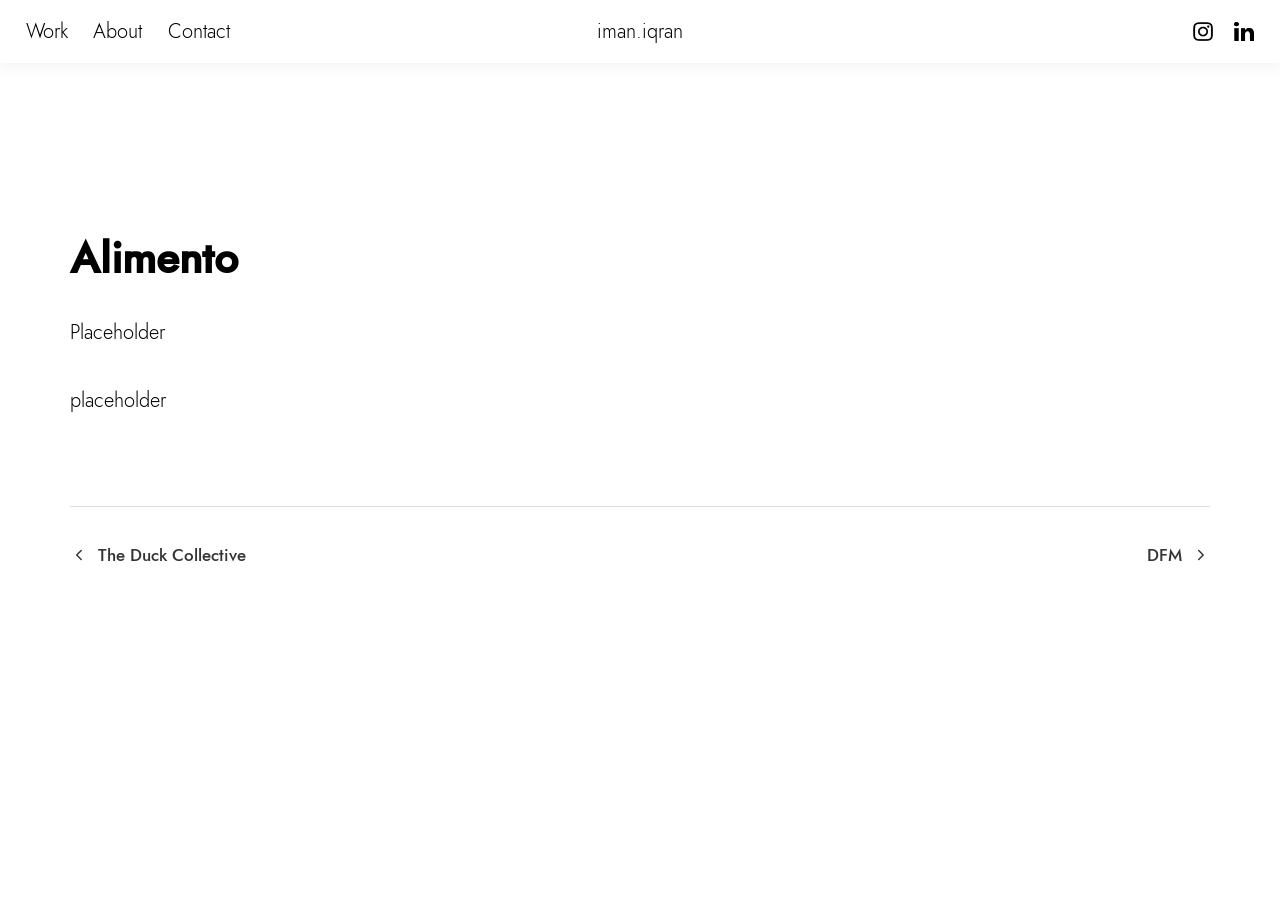
==== Alimento/index.html @ a73f7816 "added placeholders for all other side pages" ====
<!DOCTYPE html>
<html lang="en">
    <head>
        <title>
             - Iman Abu Iqran
        </title>
        <meta charset="UTF-8">
        <meta name="viewport" content="width=device-width, initial-scale=1.0">
        <meta name="author" content="Iman Abu Iqran">
        <link rel="stylesheet" href="../assets/styles/nav.css">
        <link rel="stylesheet" href="../assets/styles/default.css">
        <link rel="stylesheet" href="../assets/styles/gen_work.css">
    </head>
    <body>
        <nav>
            <div id="L">
                <h2>
                    <a href="../index.html#work">Work</a>
                </h2>
                <h2>
                    <a href="../index.html#about">About</a>
                </h2>
                <h2>
                    <a href="../index.html#contact">Contact</a>
                </h2>
            </div>
            <h1>
                <a href="../index.html">iman.iqran</a>
            </h1>
            <div id="R">
                <a href="https://www.instagram.com/imanabuiqran" target="_blank"><img src="../assets/images/instagram.png" alt="Instagram"></a>
                <a href="https://www.linkedin.com/in/iman-abu-iqran-71a47b2b5/" target="_blank"><img src="../assets/images/linkedin.png" alt="LinkedIn"></a>
            </div>
        </nav>
        <div id="main">
            <h1>
                Alimento
            </h1>
            <p>
                Placeholder
            </p>
            <div id="sbs">
                <p id="section_2">
                    placeholder
                </p>
                <img src="" alt="">
            </div>
            <div id="page-nav">
                <a href="../The-Duck-Collective/index.html" class="nav-prev">
                    <svg viewBox="0 0 24 24"><polyline points="15 6 9 12 15 18"></polyline></svg>
                    The Duck Collective
                </a>
                <a href="../DFM/index.html" class="nav-next">
                    DFM
                    <svg viewBox="0 0 24 24"><polyline points="9 6 15 12 9 18"></polyline></svg>
                </a>
            </div>
        </div>
    </body>
</html>
---- assets/styles/nav.css ----
nav {
    height: clamp(56px, 7vh, 88px);
    width: 100%;
    background-color: white;
    position: fixed;
    top: 0;
    left: 0;
    z-index: 100;
    display: grid;
    grid-template-columns: 1fr auto 1fr;
    align-items: center;
    padding: 0 clamp(16px, 2vw, 40px);
    box-shadow: 0 4px 14px 0 rgba(0, 0, 0, 0.05);
}

#R {
    display: flex;
    justify-content: flex-end;
    align-items: center;
    gap: clamp(12px, 1.6vw, 28px);
    justify-self: end;
}

#R img {
    height: clamp(18px, 2.2vh, 28px);
    width: auto;
    transition: transform 0.3s ease;
}

#R img:hover {
    cursor: pointer;
    transform: scale(1.1);
}

#L {
    display: flex;
    justify-content: flex-start;
    align-items: center;
    gap: clamp(12px, 2vw, 32px);
    justify-self: start;
    flex-wrap: wrap;
}

nav h1 {
    justify-self: center;
    margin: 0;
    font-weight: 500;
    font-size: clamp(1.25rem, 1.5625vw, 2.4rem);
    white-space: nowrap;
}

#L h2 {
    font-weight: 300;
    font-size: clamp(1.25rem, 1.5625vw, 2.4rem);
    margin: 0;
    white-space: nowrap;
}

#L h2 a {
    position: relative;
    text-decoration: none;
    color: black;
}

#L h2 a:hover {
    cursor: pointer;
}

#L h2 a::after {
    content: "";
    position: absolute;
    left: 0;
    bottom: -5px;
    width: 100%;
    height: 2px;
    background: black;
    transform: scaleX(0);
    transform-origin: left;
    transition: transform 0.3s ease;
}

#L h2 a:hover::after {
    transform: scaleX(1);
    transform-origin: left;
}
---- assets/styles/default.css ----
@font-face {
    font-family: "Jost_light";
    src: url("../fonts/jost.light.ttf") format("truetype");
    font-weight: 300;
    font-style: normal;
}

@font-face {
    font-family: "Jost_medium";
    src: url("../fonts/jost.medium.ttf") format("truetype");
    font-weight: 500;
    font-style: normal;
}

*,
*::before,
*::after {
    box-sizing: border-box;
}

/* overflow-x lives on <html> ONLY. Putting it on <body> too forces body's
   overflow-y to compute to `auto`, which turns body into its own scroll
   container on top of the viewport's -> two vertical scrollbars. */
html {
    overflow-x: hidden;
    scroll-behavior: smooth;
    scroll-padding-top: 7vh;
}

body {
    margin: 0;
    padding: 0;
    width: 100%;
    font-family: "Jost_light", sans-serif;
    color: black;
}

a {
    text-decoration: none;
    color: inherit;
}

img {
    max-width: 100%;
    height: auto;
    display: block;
}
---- assets/styles/gen_work.css ----
#main {
    width: 100%;
    min-height: 100vh;
    /* Side padding stays a true 5.5vw at every width so the content box is
       always exactly 89vw -- the #sbs percentages below depend on that. */
    padding: clamp(90px, 22vh, 260px) max(24px, 5.5vw) clamp(60px, 10vh, 140px);
    position: relative;
}

#main p {
    font-size: clamp(1rem, 1.56vw, 1.87rem);
}

#main h1 {
    font-size: clamp(1.9rem, 3.38vw, 4.05rem);
    font-family: "Jost_medium", sans-serif;
}

#sbs {
    display: flex;
    justify-content: space-between;
    align-items: flex-start;
    flex-wrap: wrap;
    gap: 0;
}

/* Percentages of the 89vw content box, not of the viewport.
   29.89vw / 89vw = 33.58%   (image is 63.08% -- see the page-specific files)
   Sum is 96.66%, leaving the original 2.97vw of space-between. */
#section_2 {
    width: 33.58%;
}

@media (max-width: 700px) {
    #sbs {
        flex-direction: column;
        gap: clamp(24px, 3vw, 60px);
    }

    #section_2 {
        width: 100%;
    }
}

#main p {
    text-align: justify;
}

#page-nav {
    display: flex;
    justify-content: space-between;
    align-items: center;
    width: 100%;
    margin-top: clamp(60px, 8vh, 120px);
    padding-top: clamp(24px, 4vh, 48px);
    border-top: 1px solid #ddd;
}

#page-nav a {
    display: flex;
    align-items: center;
    gap: 0.6rem;
    color: #353535;
    font-family: "Jost_medium", sans-serif;
    font-size: clamp(0.85rem, 1.3vw, 1.15rem);
    transition: opacity 0.25s ease;
}

#page-nav a:hover {
    opacity: 0.55;
}

#page-nav .nav-next {
    margin-left: auto;
    text-align: right;
}

#page-nav svg {
    width: clamp(16px, 1.4vw, 22px);
    height: clamp(16px, 1.4vw, 22px);
    stroke: currentColor;
    fill: none;
    stroke-width: 2;
    stroke-linecap: round;
    stroke-linejoin: round;
    flex-shrink: 0;
}

@media (max-width: 500px) {
    #page-nav {
        flex-direction: column;
        align-items: flex-start;
        gap: 1rem;
    }
    #page-nav .nav-next {
        margin-left: 0;
        text-align: left;
    }
}

#main img {
    margin: 0 auto;
}
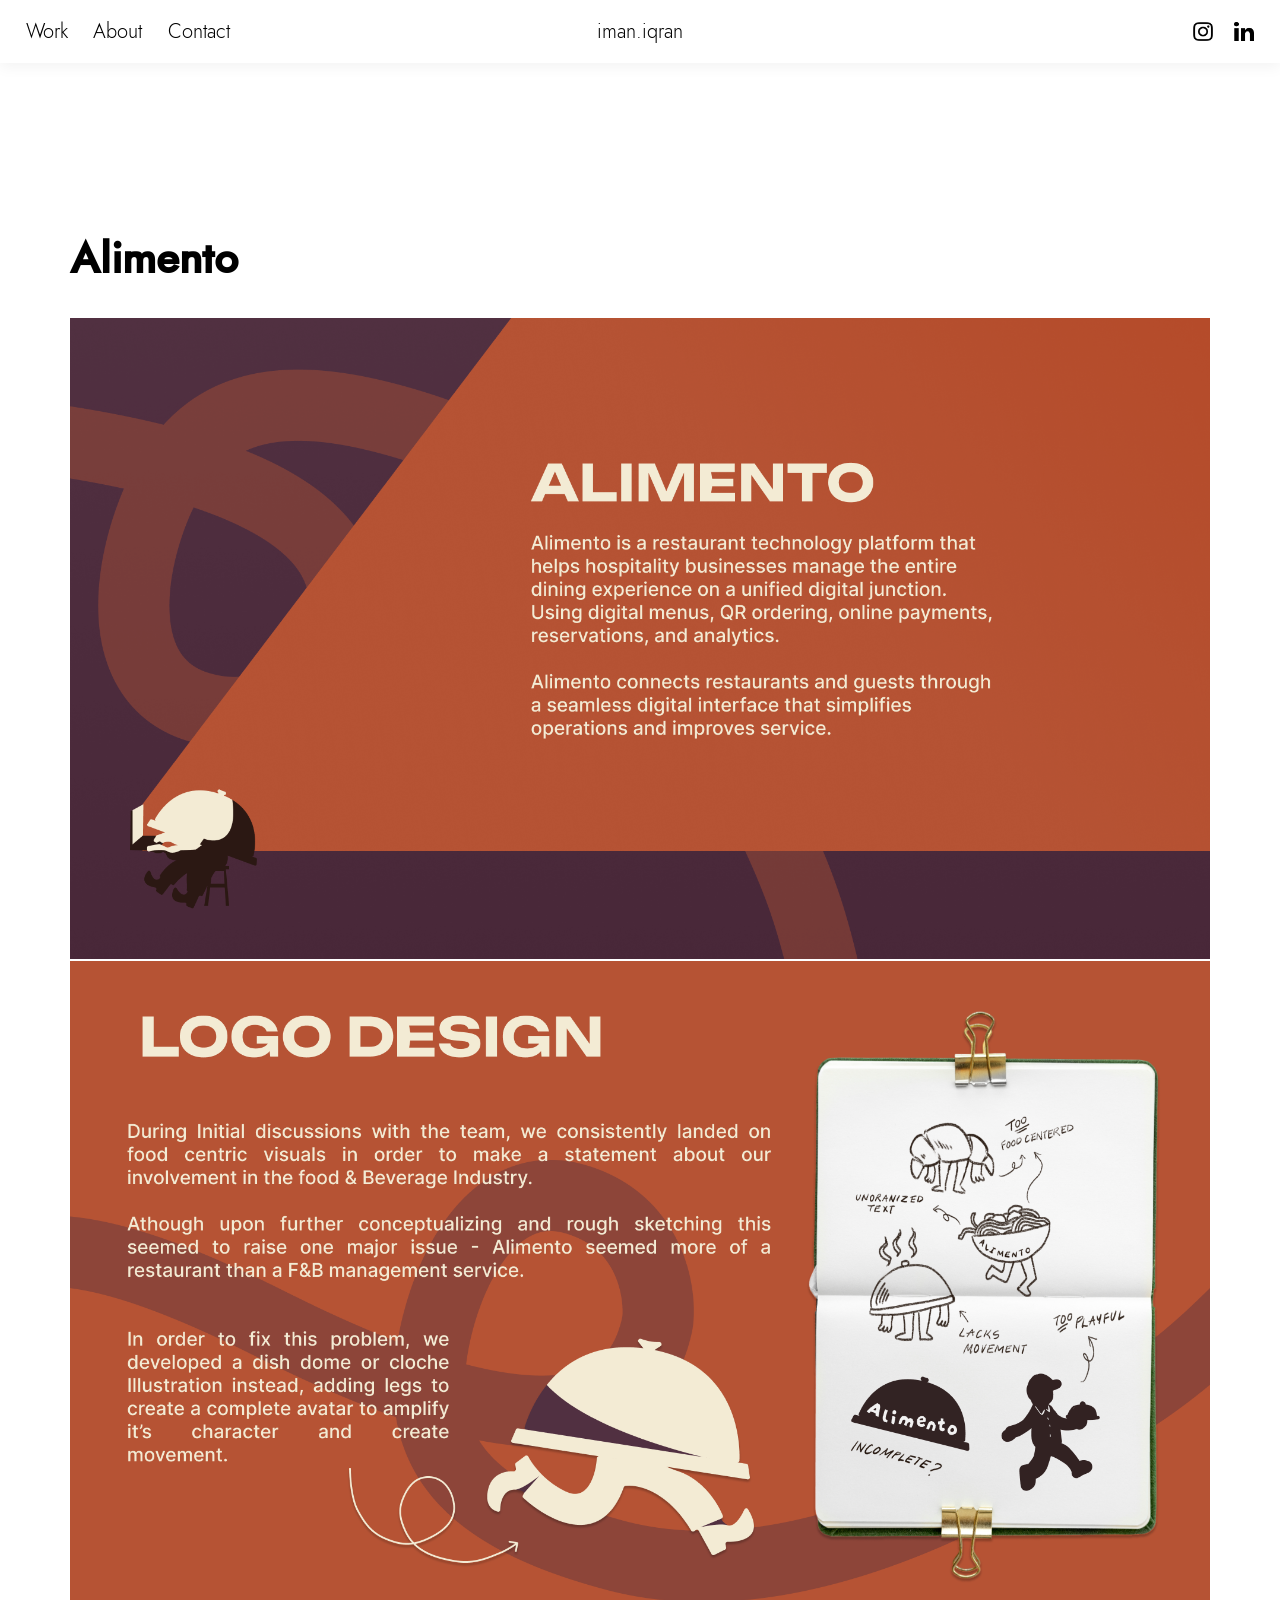
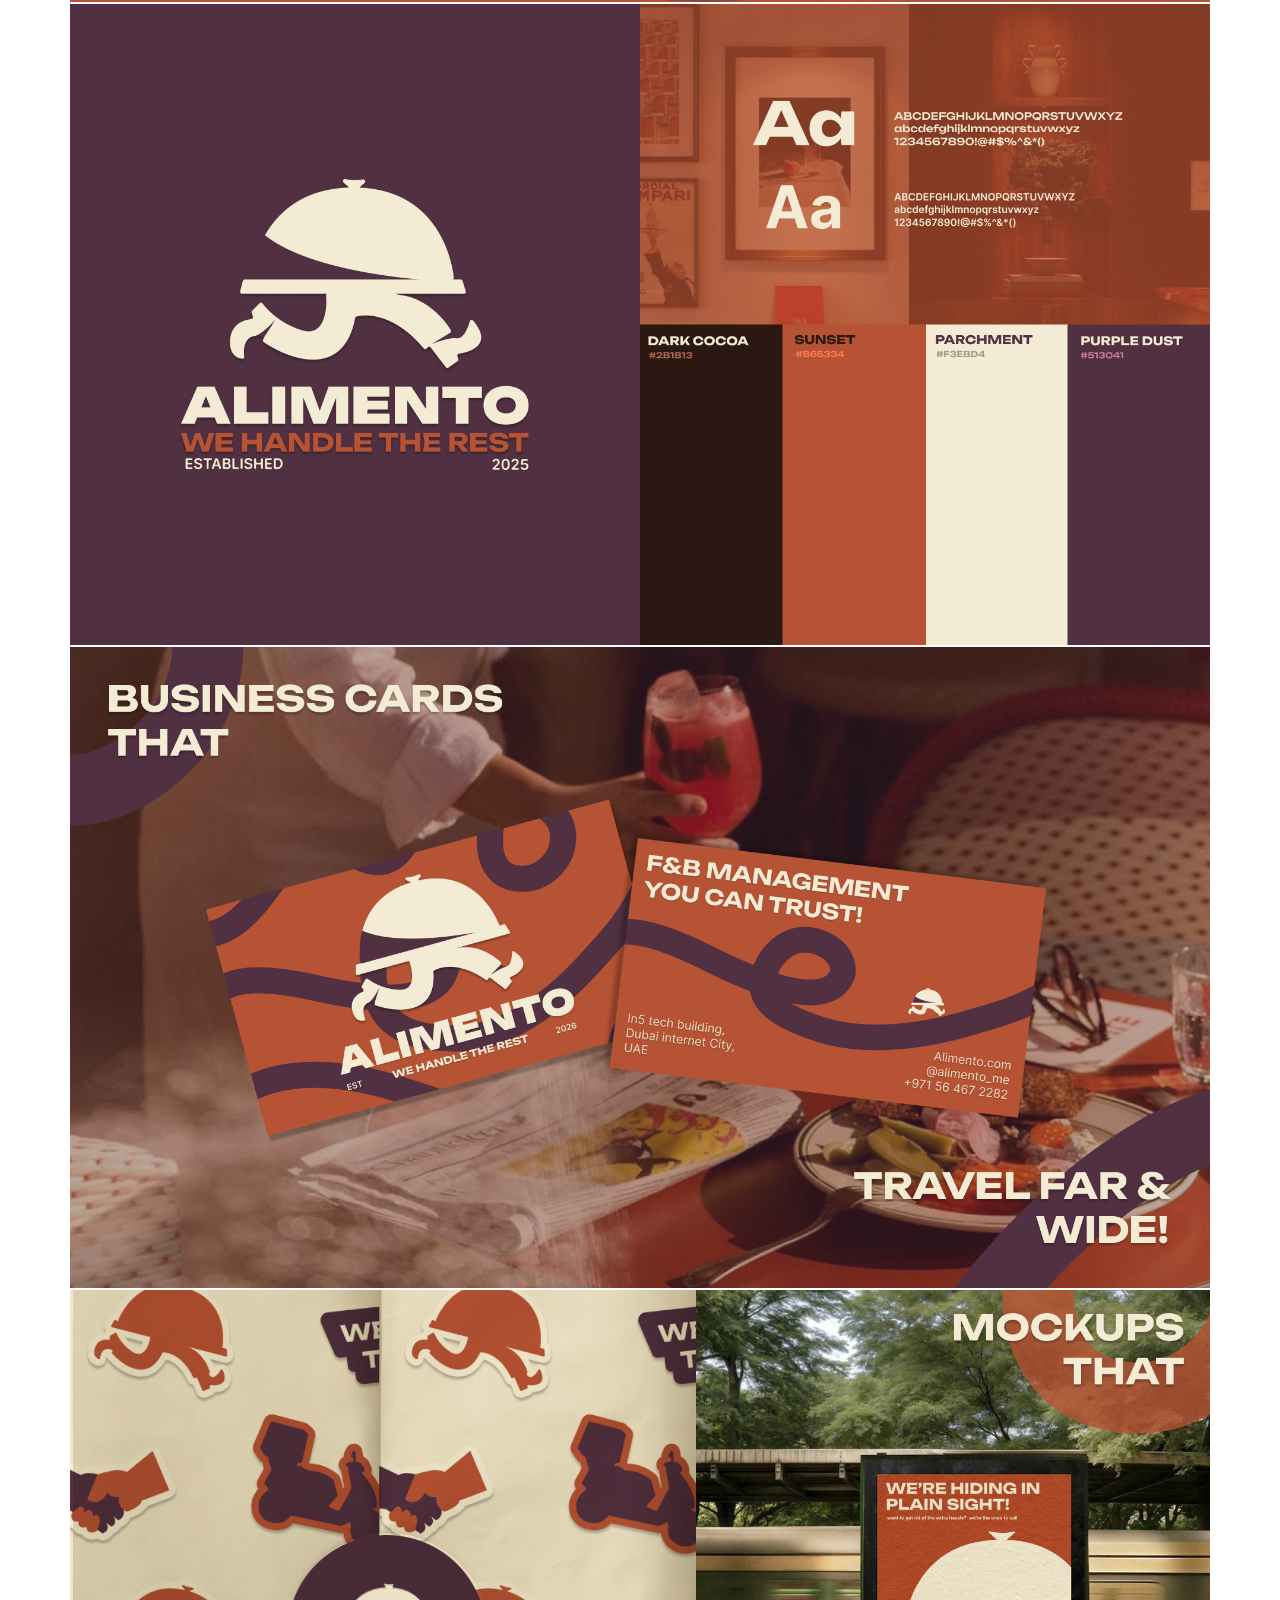
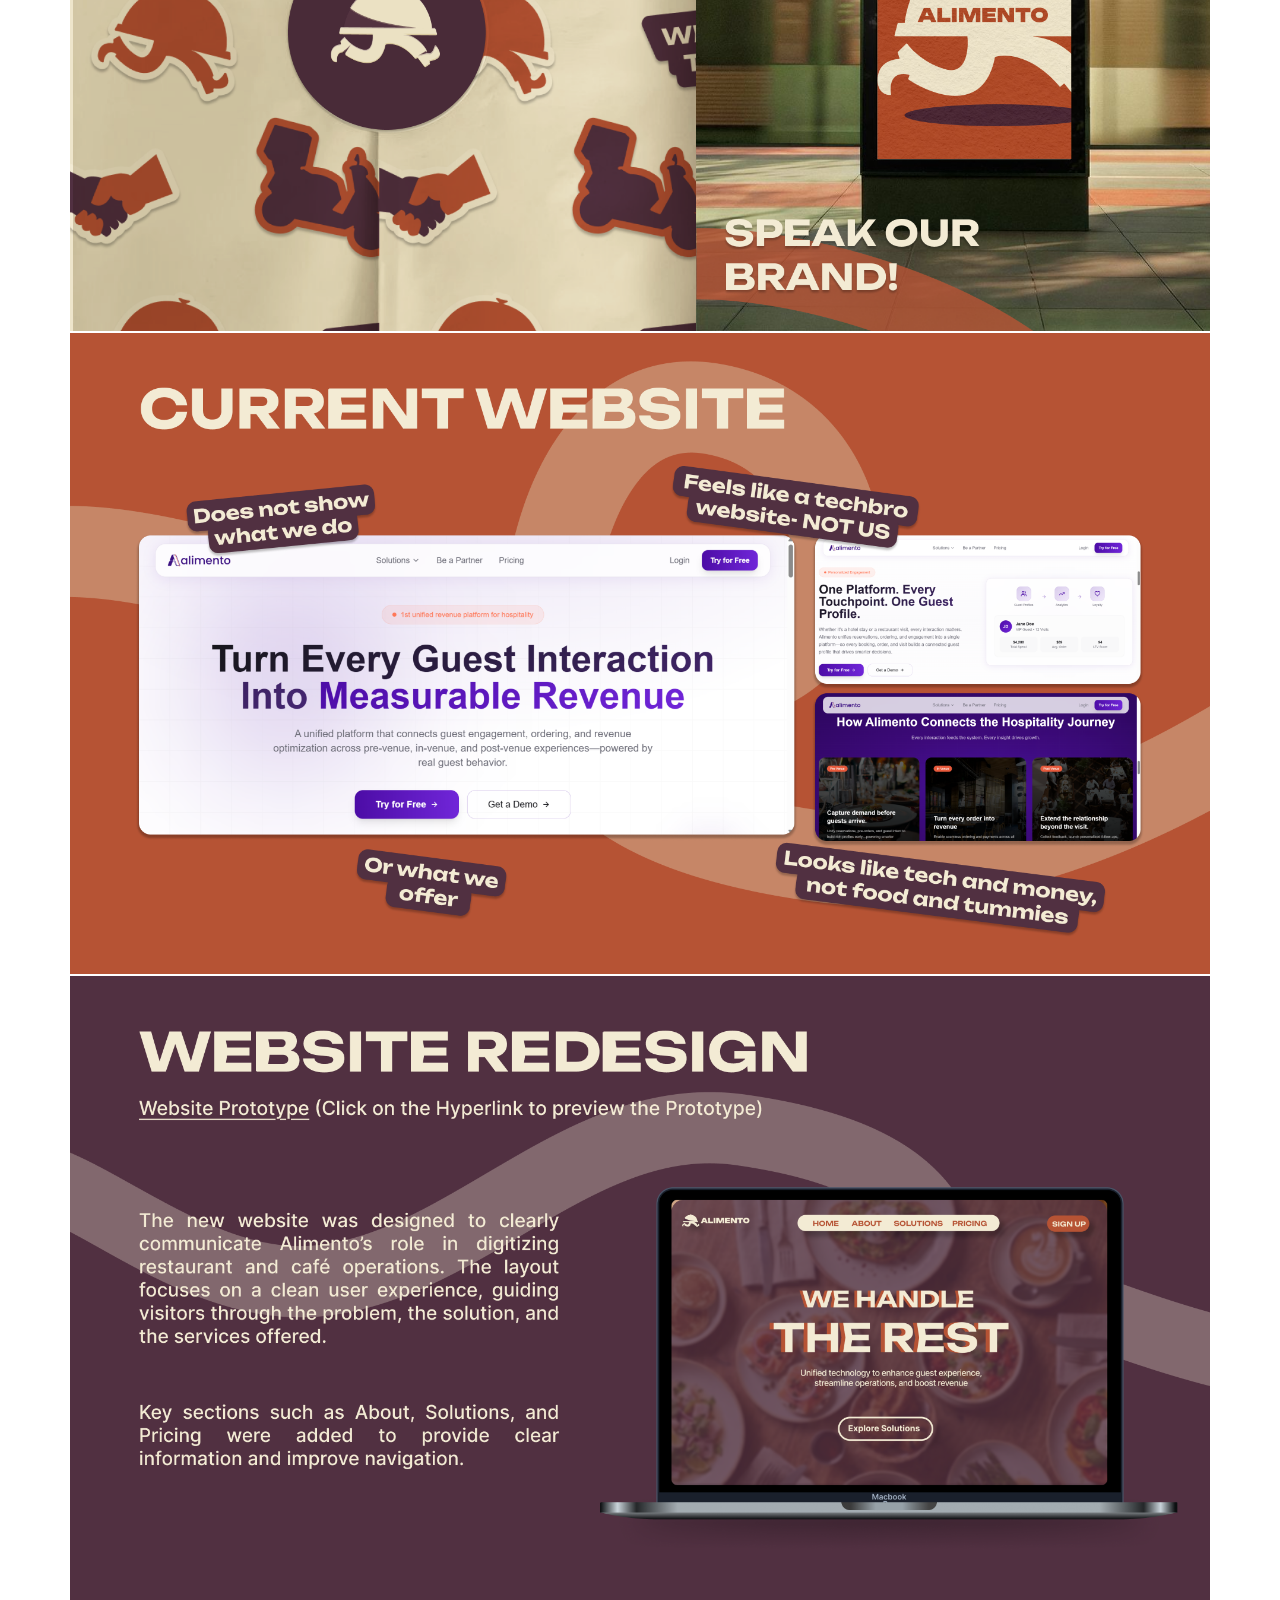
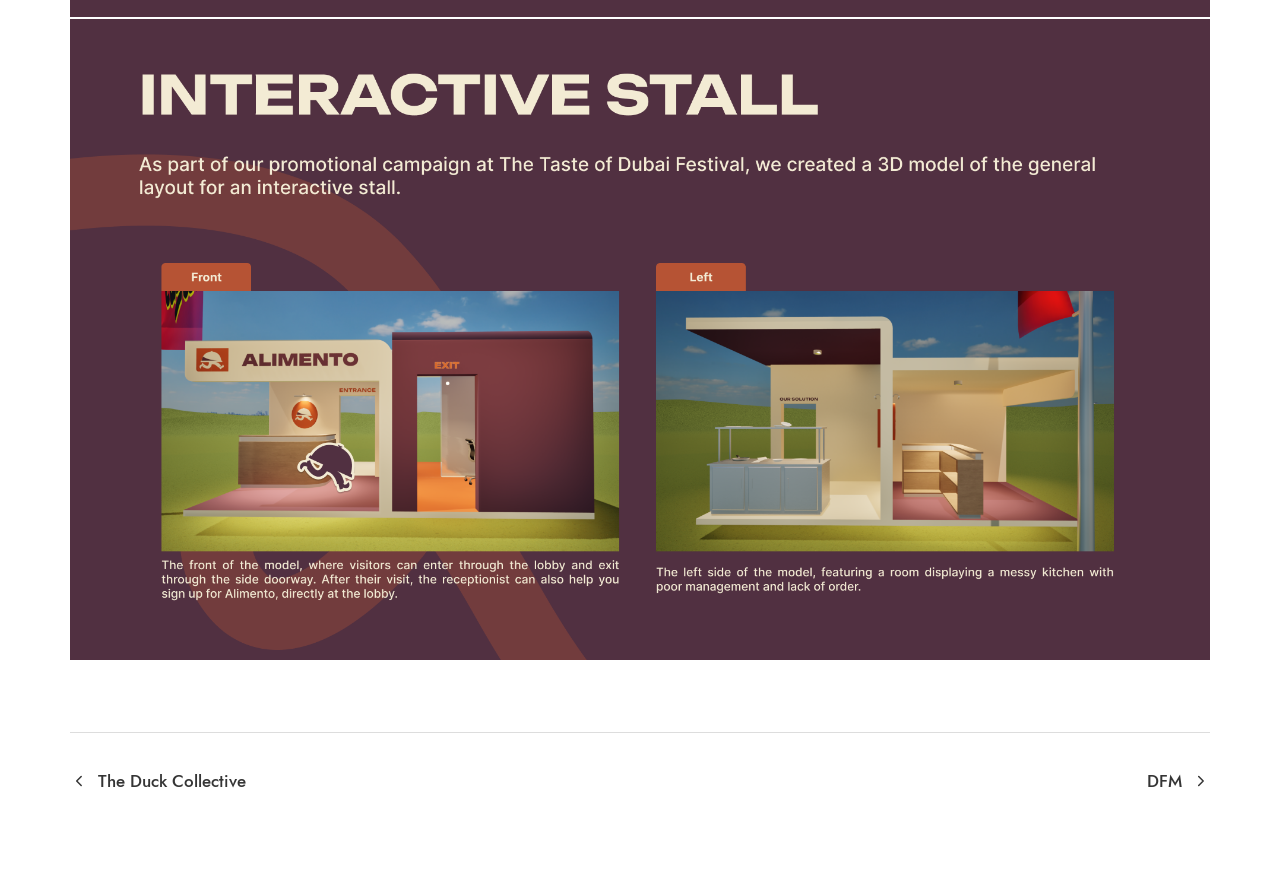
==== commit f7702c6a: "finished half of the side pages" ====
--- a/Alimento/index.html
+++ b/Alimento/index.html
@@ -2,7 +2,7 @@
 <html lang="en">
     <head>
         <title>
-             - Iman Abu Iqran
+            Alimento - Iman Abu Iqran
         </title>
         <meta charset="UTF-8">
         <meta name="viewport" content="width=device-width, initial-scale=1.0">
@@ -10,6 +10,7 @@
         <link rel="stylesheet" href="../assets/styles/nav.css">
         <link rel="stylesheet" href="../assets/styles/default.css">
         <link rel="stylesheet" href="../assets/styles/gen_work.css">
+        <link rel="stylesheet" href="../assets/styles/ali.css">
     </head>
     <body>
         <nav>
@@ -36,14 +37,15 @@
             <h1>
                 Alimento
             </h1>
-            <p>
-                Placeholder
-            </p>
-            <div id="sbs">
-                <p id="section_2">
-                    placeholder
-                </p>
-                <img src="" alt="">
+            <div id="list">
+                <img src="../assets/images/alimento-frames/F1.png" alt="Alimento Summary">
+                <img src="../assets/images/alimento-frames/F2.png" alt="Logo Design">
+                <img src="../assets/images/alimento-frames/F3.png" alt="Slogan">
+                <img src="../assets/images/alimento-frames/F4.png" alt="Business Cards">
+                <img src="../assets/images/alimento-frames/F5.png" alt="Mockups">
+                <img src="../assets/images/alimento-frames/F6.png" alt="Current Website">
+                <img src="../assets/images/alimento-frames/F7.png" alt="Website Redesign">
+                <img src="../assets/images/alimento-frames/F8.png" alt="Interactive Stall">
             </div>
             <div id="page-nav">
                 <a href="../The-Duck-Collective/index.html" class="nav-prev">
--- a/assets/styles/default.css
+++ b/assets/styles/default.css
@@ -18,9 +18,6 @@
     box-sizing: border-box;
 }
 
-/* overflow-x lives on <html> ONLY. Putting it on <body> too forces body's
-   overflow-y to compute to `auto`, which turns body into its own scroll
-   container on top of the viewport's -> two vertical scrollbars. */
 html {
     overflow-x: hidden;
     scroll-behavior: smooth;
--- a/assets/styles/gen_work.css
+++ b/assets/styles/gen_work.css
@@ -1,8 +1,6 @@
 #main {
     width: 100%;
     min-height: 100vh;
-    /* Side padding stays a true 5.5vw at every width so the content box is
-       always exactly 89vw -- the #sbs percentages below depend on that. */
     padding: clamp(90px, 22vh, 260px) max(24px, 5.5vw) clamp(60px, 10vh, 140px);
     position: relative;
 }
@@ -24,9 +22,6 @@
     gap: 0;
 }
 
-/* Percentages of the 89vw content box, not of the viewport.
-   29.89vw / 89vw = 33.58%   (image is 63.08% -- see the page-specific files)
-   Sum is 96.66%, leaving the original 2.97vw of space-between. */
 #section_2 {
     width: 33.58%;
 }
@@ -98,6 +93,6 @@
     }
 }
 
-#main img {
+#sbs img {
     margin: 0 auto;
 }
--- a/assets/styles/ali.css
+++ b/assets/styles/ali.css
@@ -0,0 +1,9 @@
+#list {
+    align-items: center;
+}
+
+#list img {
+    width: 90vw;
+    margin-top: 0.25vh;
+    margin-bottom: 0.25vh;
+}
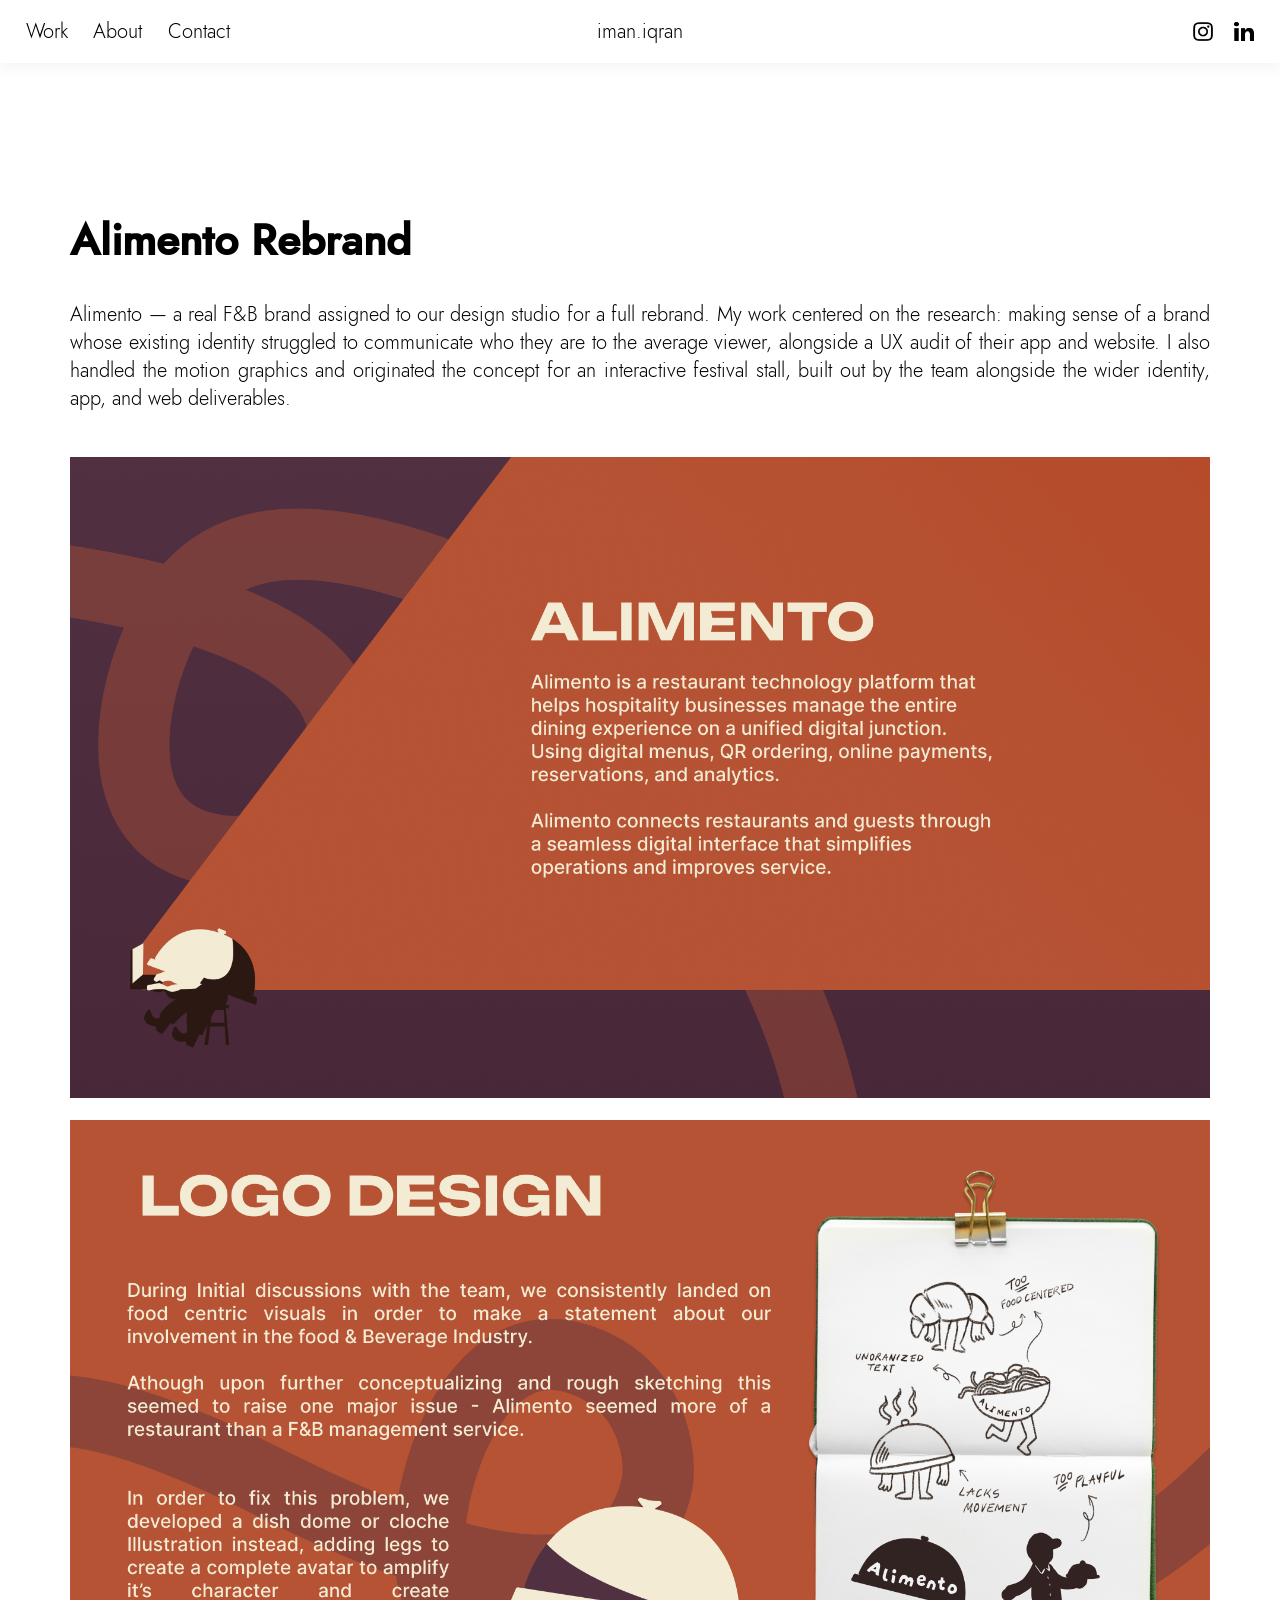
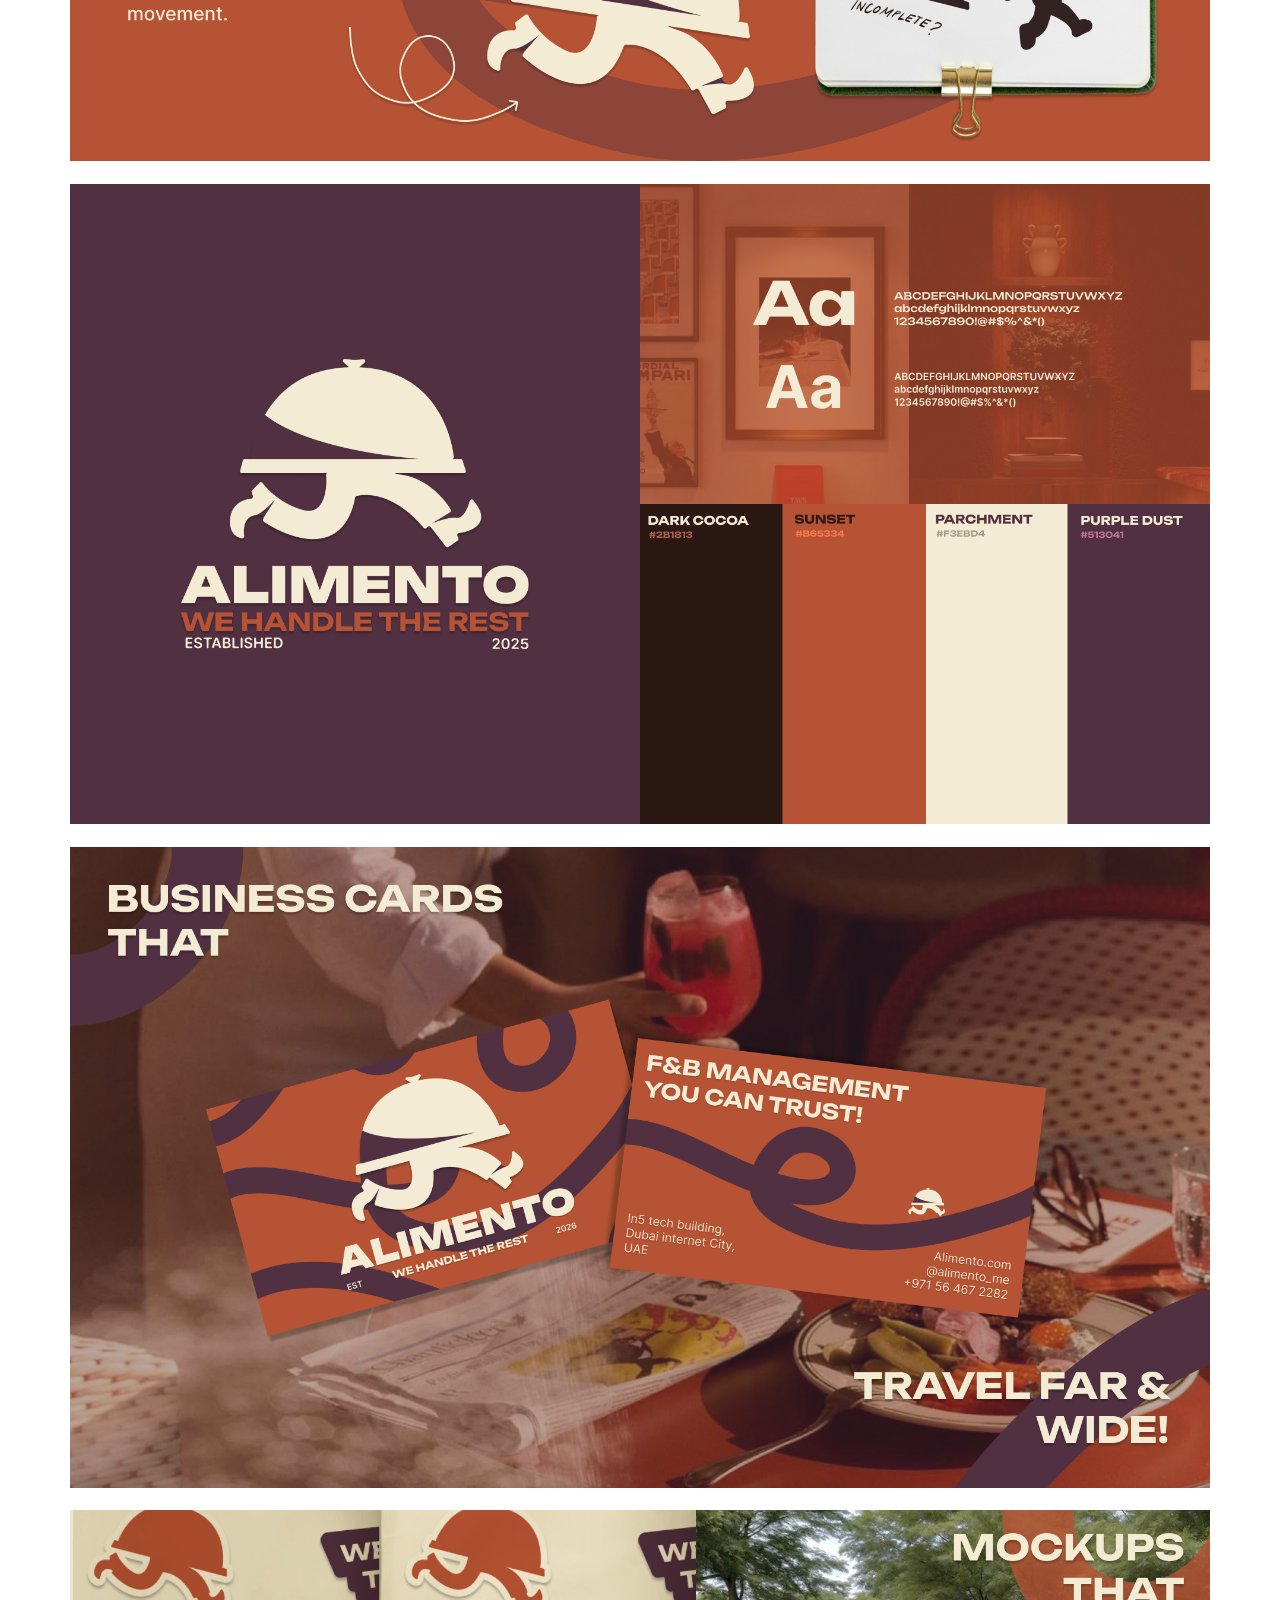
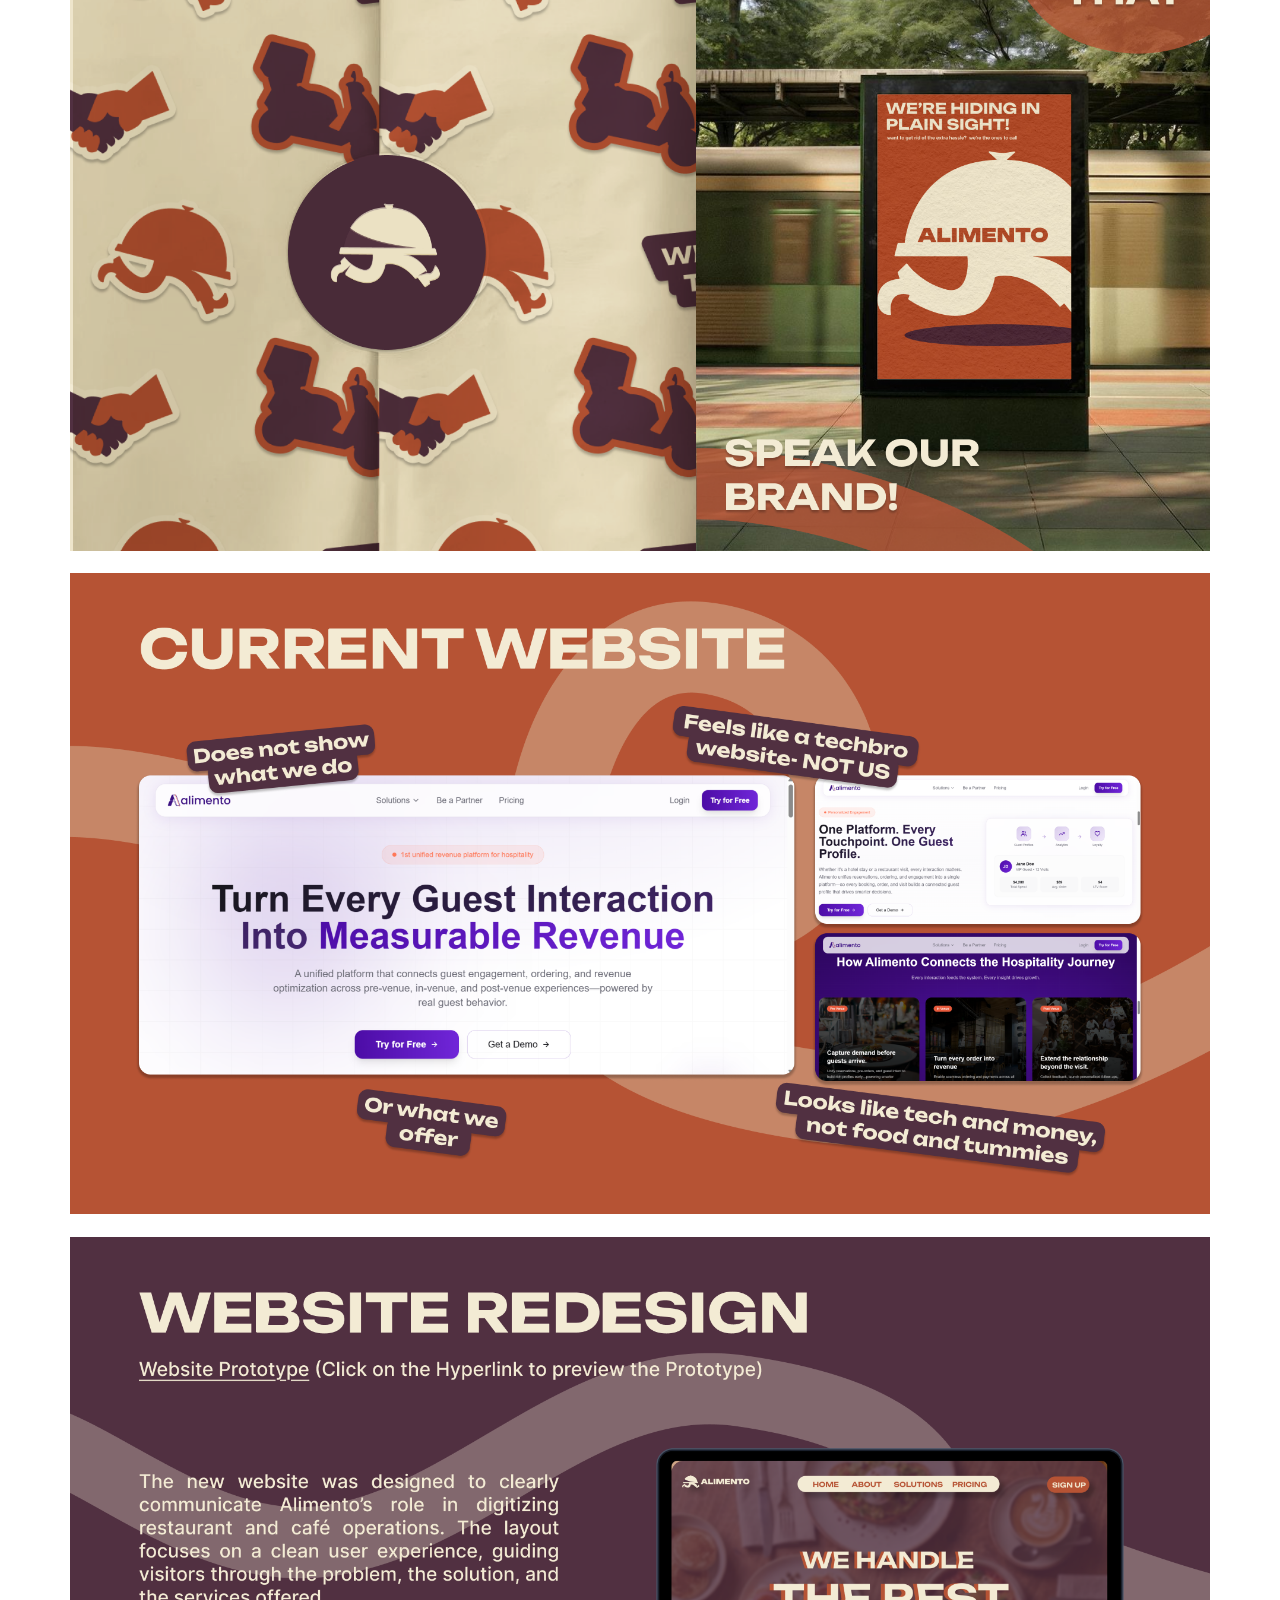
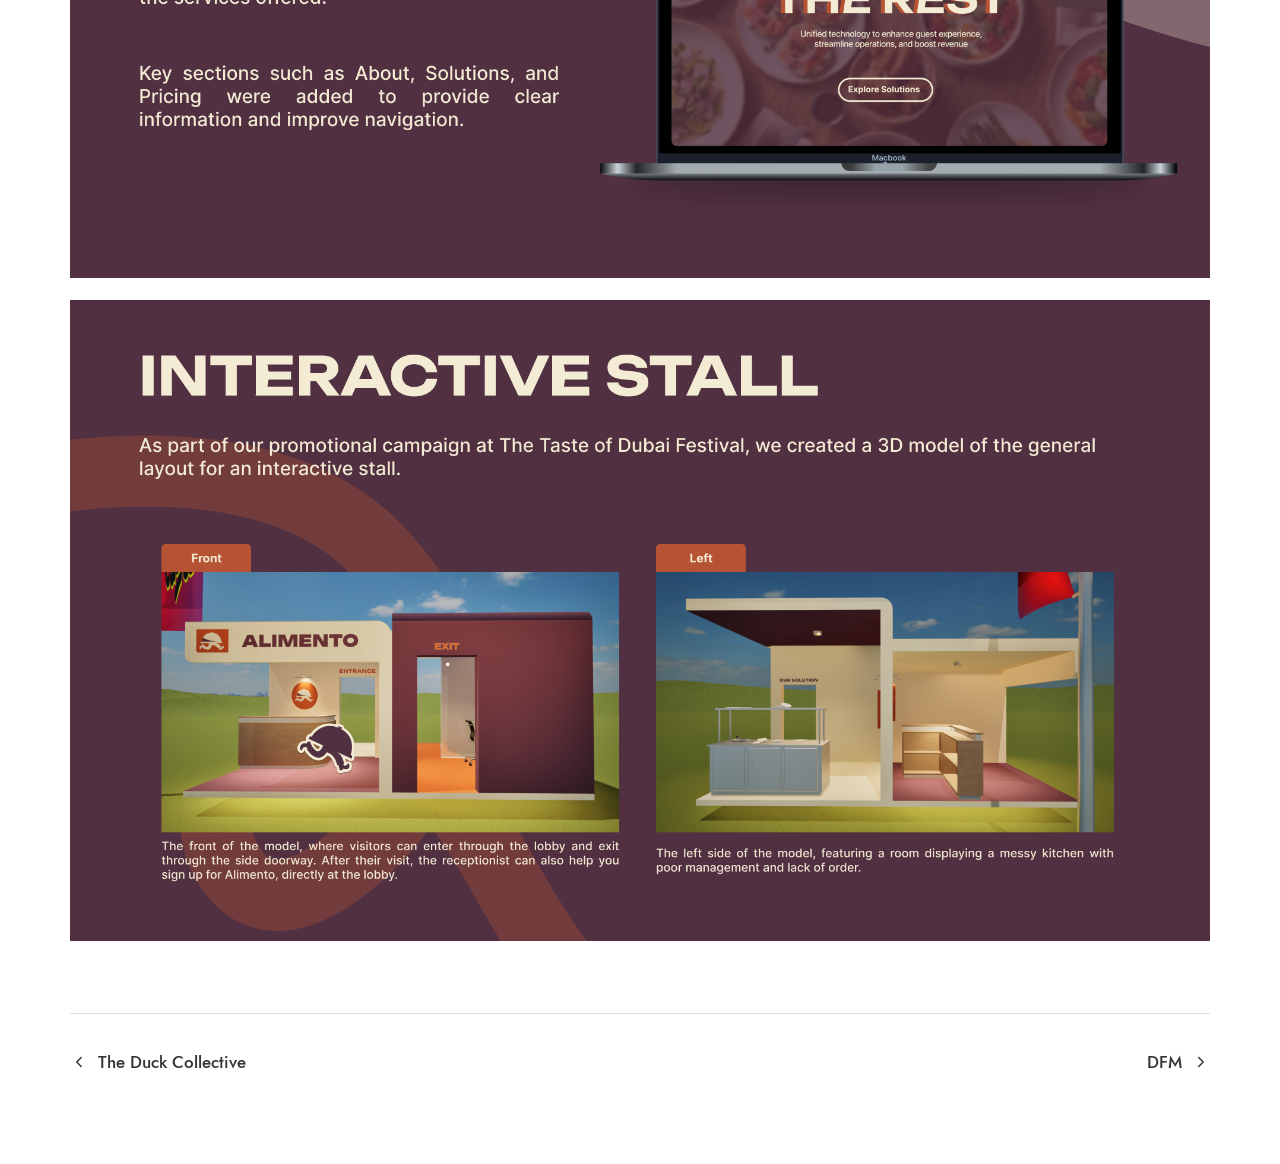
==== commit 2eddecf1: "updated the alimento page" ====
--- a/Alimento/index.html
+++ b/Alimento/index.html
@@ -35,8 +35,11 @@
         </nav>
         <div id="main">
             <h1>
-                Alimento
+                Alimento Rebrand
             </h1>
+            <p>
+                Alimento — a real F&B brand assigned to our design studio for a full rebrand. My work centered on the research: making sense of a brand whose existing identity struggled to communicate who they are to the average viewer, alongside a UX audit of their app and website. I also handled the motion graphics and originated the concept for an interactive festival stall, built out by the team alongside the wider identity, app, and web deliverables.
+            </p>
             <div id="list">
                 <img src="../assets/images/alimento-frames/F1.png" alt="Alimento Summary">
                 <img src="../assets/images/alimento-frames/F2.png" alt="Logo Design">
--- a/assets/styles/gen_work.css
+++ b/assets/styles/gen_work.css
@@ -1,7 +1,7 @@
 #main {
     width: 100%;
     min-height: 100vh;
-    padding: clamp(90px, 22vh, 260px) max(24px, 5.5vw) clamp(60px, 10vh, 140px);
+    padding: clamp(90px, 20vh, 260px) max(24px, 5.5vw) clamp(60px, 10vh, 140px);
     position: relative;
 }
 
--- a/assets/styles/ali.css
+++ b/assets/styles/ali.css
@@ -4,6 +4,10 @@
 
 #list img {
     width: 90vw;
-    margin-top: 0.25vh;
-    margin-bottom: 0.25vh;
+    margin-top: 2.5vh;
+    margin-bottom: 2.5vh;
+}
+
+p {
+    margin-bottom: 5vh;
 }
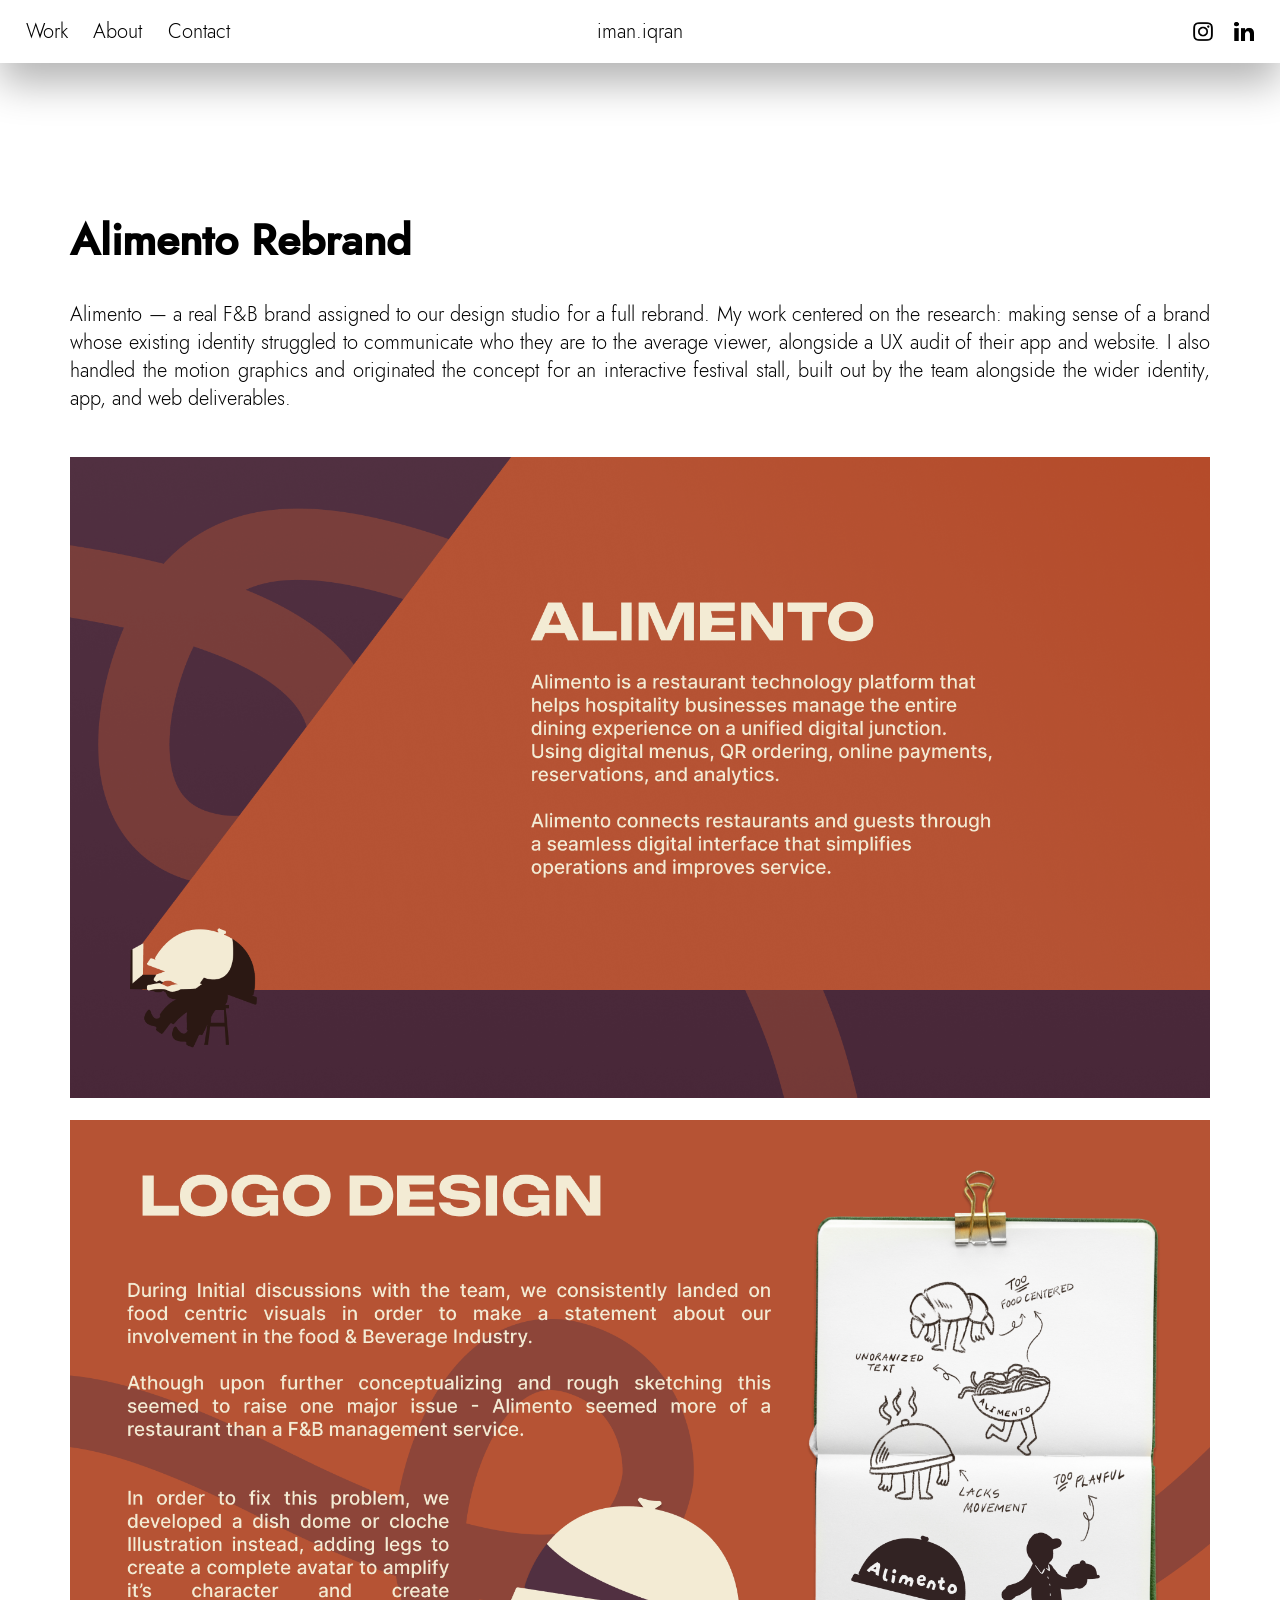
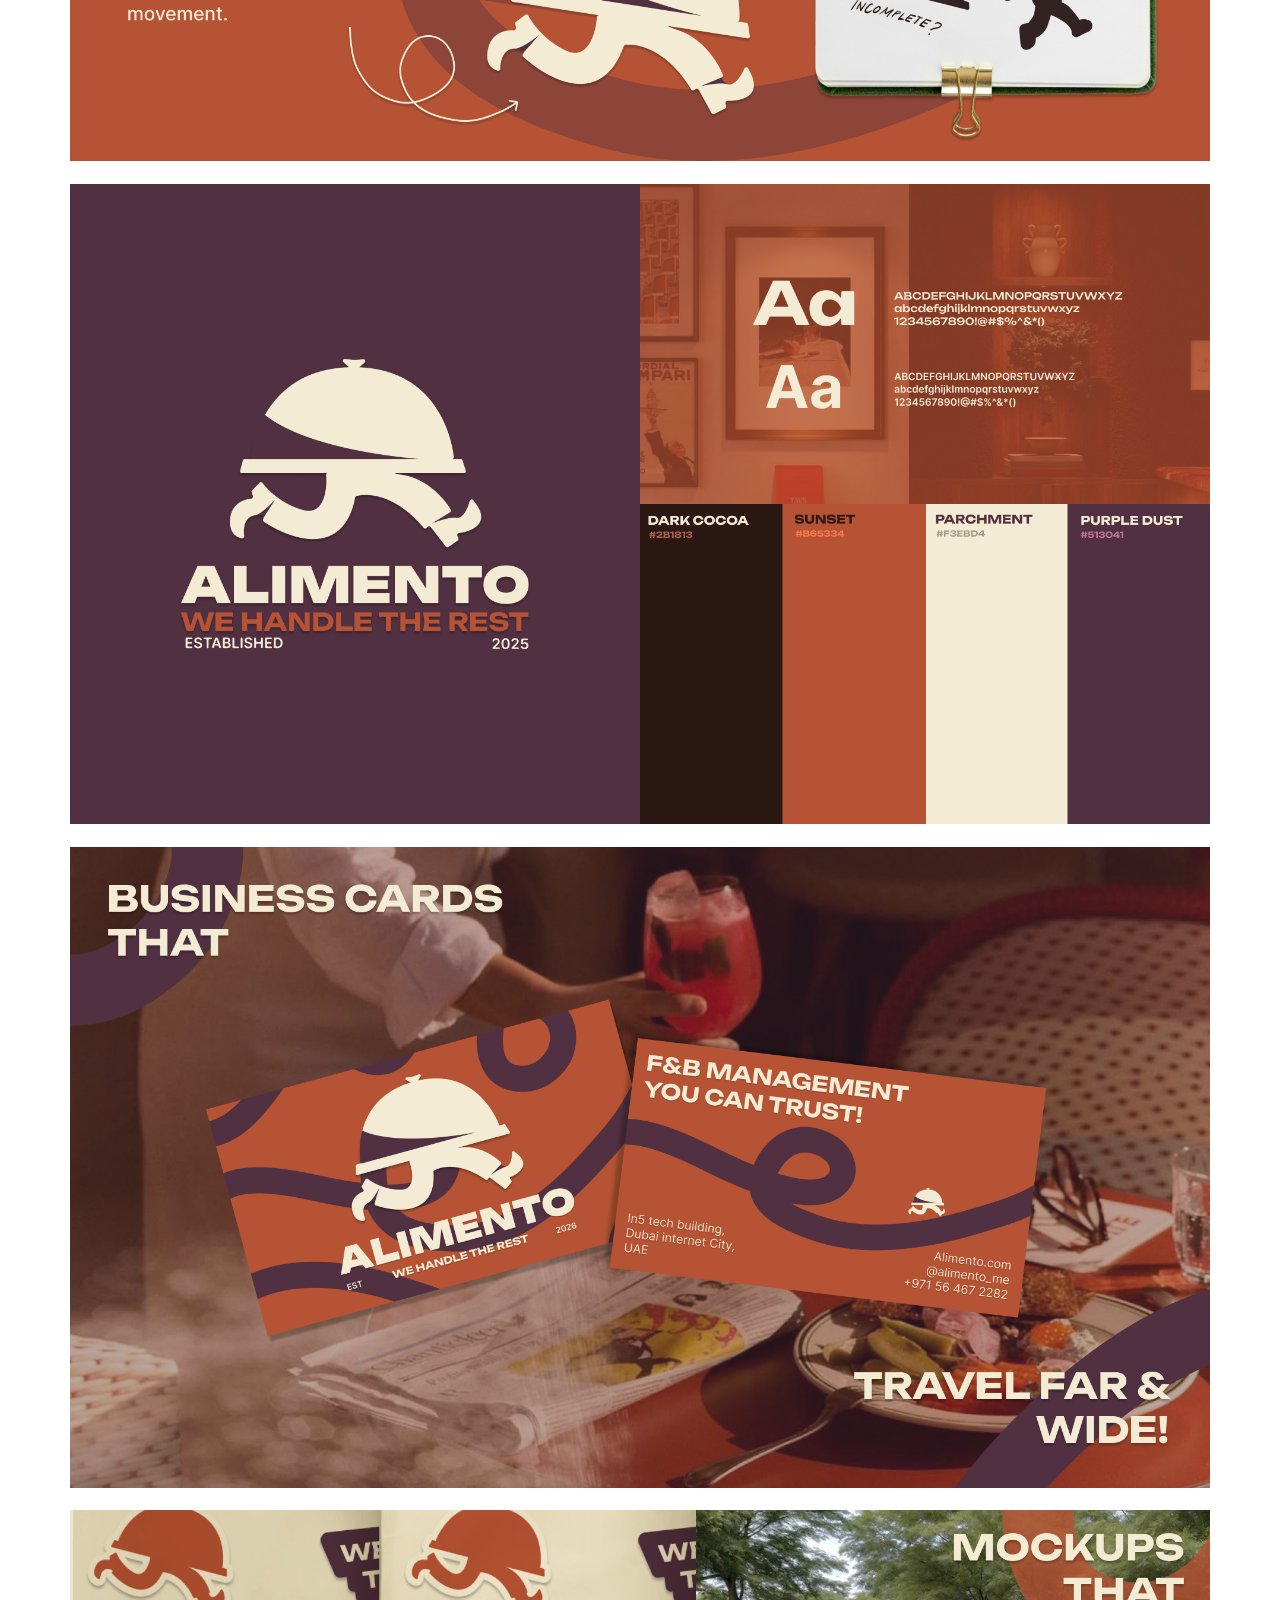
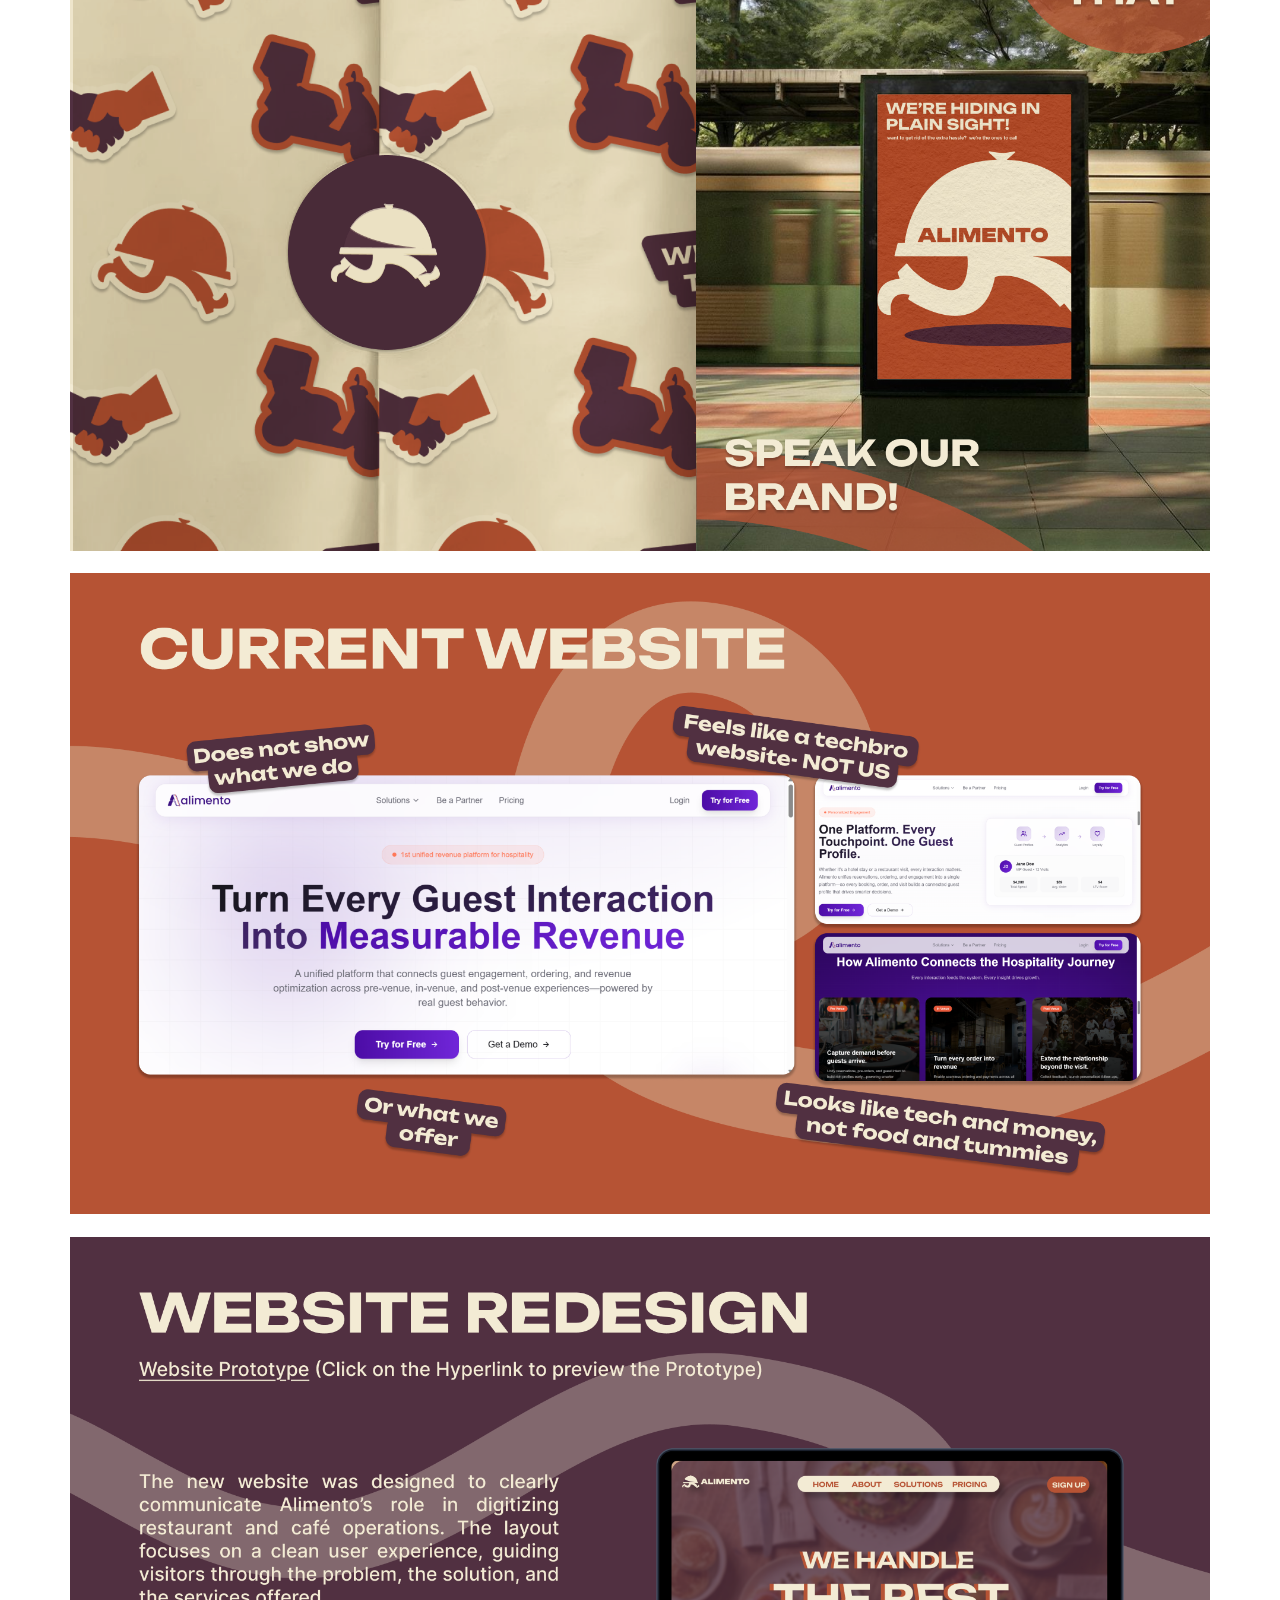
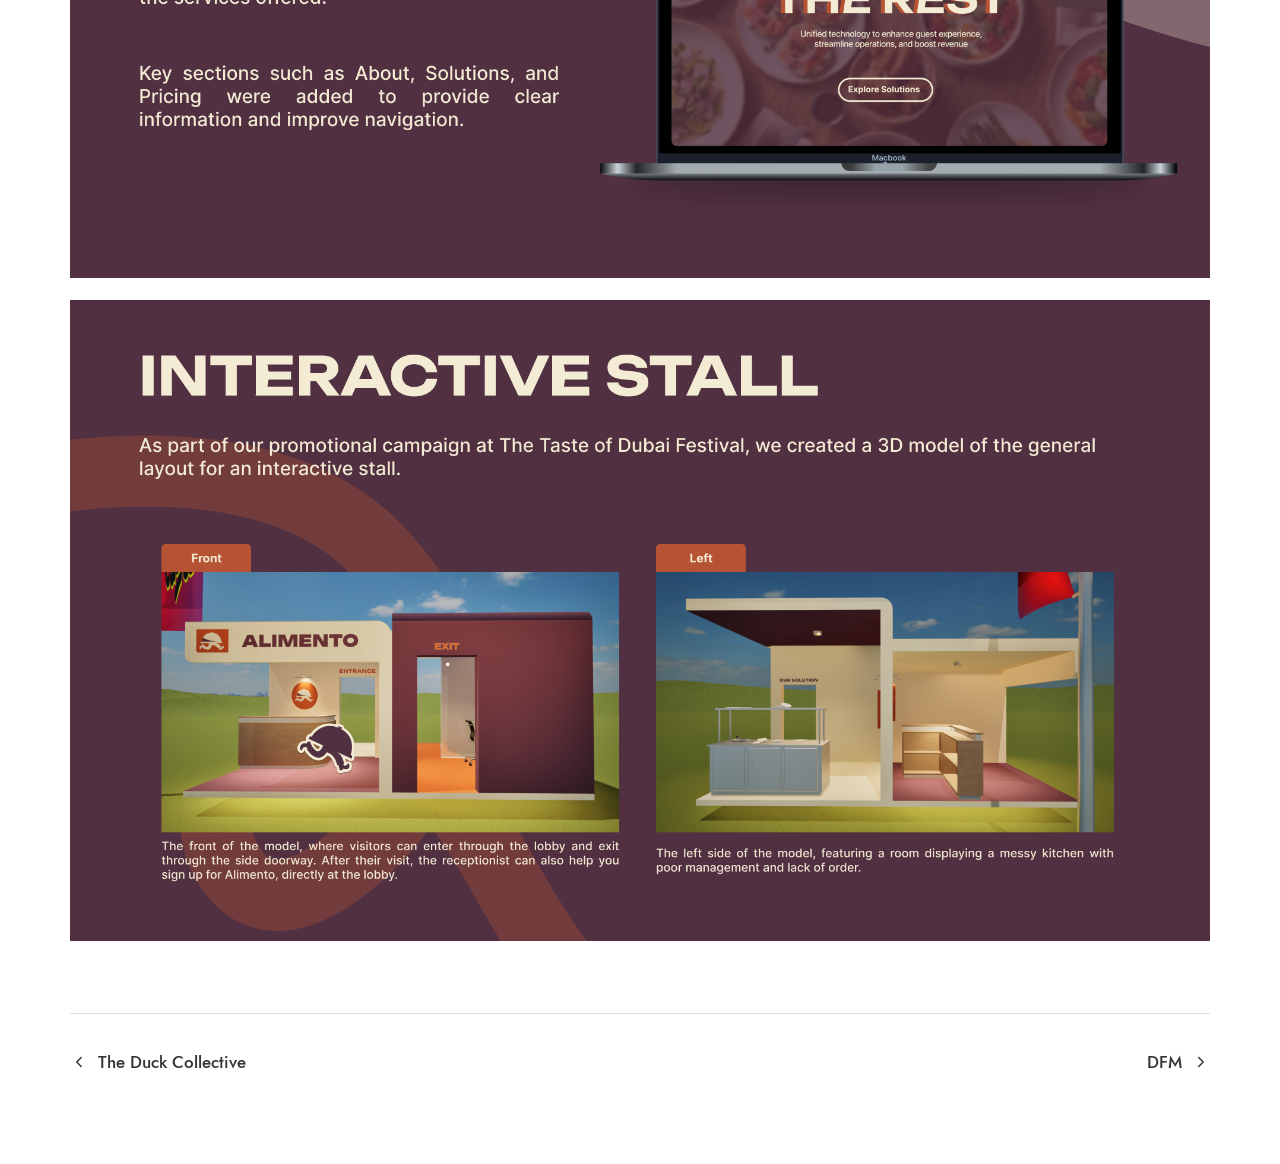
==== commit 55116297: "fixing forgotten sites" ====
--- a/Alimento/index.html
+++ b/Alimento/index.html
@@ -7,6 +7,8 @@
         <meta charset="UTF-8">
         <meta name="viewport" content="width=device-width, initial-scale=1.0">
         <meta name="author" content="Iman Abu Iqran">
+        <link rel="icon" type="image/png" href="../assets/images/monogram.png">
+        <link rel="apple-touch-icon" href="../assets/images/monogram.png">
         <link rel="stylesheet" href="../assets/styles/nav.css">
         <link rel="stylesheet" href="../assets/styles/default.css">
         <link rel="stylesheet" href="../assets/styles/gen_work.css">
@@ -15,24 +17,32 @@
     <body>
         <nav>
             <div id="L">
-                <h2>
-                    <a href="../index.html#work">Work</a>
-                </h2>
-                <h2>
-                    <a href="../index.html#about">About</a>
-                </h2>
-                <h2>
-                    <a href="../index.html#contact">Contact</a>
-                </h2>
+                <h2><a href="../#work">Work</a></h2>
+                <h2><a href="../#about">About</a></h2>
+                <h2><a href="../#contact">Contact</a></h2>
             </div>
             <h1>
-                <a href="../index.html">iman.iqran</a>
+                <a href="../">iman.iqran</a>
             </h1>
             <div id="R">
                 <a href="https://www.instagram.com/imanabuiqran" target="_blank"><img src="../assets/images/instagram.png" alt="Instagram"></a>
                 <a href="https://www.linkedin.com/in/iman-abu-iqran-71a47b2b5/" target="_blank"><img src="../assets/images/linkedin.png" alt="LinkedIn"></a>
+                <button id="nav-toggle" aria-label="Open menu" aria-expanded="false">
+                    <span></span><span></span><span></span>
+                </button>
             </div>
         </nav>
+        <div id="mobile-overlay">
+            <div id="mobile-links">
+                <h2><a href="../#work">Work</a></h2>
+                <h2><a href="../#about">About</a></h2>
+                <h2><a href="../#contact">Contact</a></h2>
+            </div>
+            <div id="mobile-social">
+                <a href="https://www.instagram.com/imanabuiqran" target="_blank"><img src="../assets/images/instagram.png" alt="Instagram"></a>
+                <a href="https://www.linkedin.com/in/iman-abu-iqran-71a47b2b5/" target="_blank"><img src="../assets/images/linkedin.png" alt="LinkedIn"></a>
+            </div>
+        </div>
         <div id="main">
             <h1>
                 Alimento Rebrand
@@ -51,15 +61,16 @@
                 <img src="../assets/images/alimento-frames/F8.png" alt="Interactive Stall">
             </div>
             <div id="page-nav">
-                <a href="../The-Duck-Collective/index.html" class="nav-prev">
+                <a href="../The-Duck-Collective/" class="nav-prev">
                     <svg viewBox="0 0 24 24"><polyline points="15 6 9 12 15 18"></polyline></svg>
                     The Duck Collective
                 </a>
-                <a href="../DFM/index.html" class="nav-next">
+                <a href="../DFM/" class="nav-next">
                     DFM
                     <svg viewBox="0 0 24 24"><polyline points="9 6 15 12 9 18"></polyline></svg>
                 </a>
             </div>
         </div>
+        <script src="../assets/scripts/nav-toggle.js"></script>
     </body>
 </html>
--- a/assets/styles/nav.css
+++ b/assets/styles/nav.css
@@ -1,5 +1,9 @@
+:root {
+    --nav-h: clamp(56px, 7vh, 88px); /* shared with default.css scroll-padding-top */
+}
+
 nav {
-    height: clamp(56px, 7vh, 88px);
+    min-height: var(--nav-h);
     width: 100%;
     background-color: white;
     position: fixed;
@@ -10,7 +14,7 @@
     grid-template-columns: 1fr auto 1fr;
     align-items: center;
     padding: 0 clamp(16px, 2vw, 40px);
-    box-shadow: 0 4px 14px 0 rgba(0, 0, 0, 0.05);
+    box-shadow: 0 20px 40px rgba(0, 0, 0, 0.3);
 }
 
 #R {
@@ -82,4 +86,128 @@
 #L h2 a:hover::after {
     transform: scaleX(1);
     transform-origin: left;
+}
+
+/* Mobile nav toggle */
+#nav-toggle {
+    display: none;
+    flex-direction: column;
+    justify-content: center;
+    align-items: center;
+    gap: 5px;
+    width: 32px;
+    height: 32px;
+    background: none;
+    border: none;
+    cursor: pointer;
+    padding: 0;
+}
+
+#nav-toggle span {
+    display: block;
+    width: 100%;
+    height: 2px;
+    background-color: black;
+    transition: transform 0.3s ease, opacity 0.3s ease;
+}
+
+#nav-toggle.active span:nth-child(1) {
+    transform: translateY(7px) rotate(45deg);
+}
+
+#nav-toggle.active span:nth-child(2) {
+    opacity: 0;
+}
+
+#nav-toggle.active span:nth-child(3) {
+    transform: translateY(-7px) rotate(-45deg);
+}
+
+#mobile-overlay {
+    position: fixed;
+    inset: 0;
+    background-color: white;
+    z-index: 99;
+    display: flex;
+    flex-direction: column;
+    justify-content: center;
+    align-items: center;
+    gap: clamp(24px, 5vh, 48px);
+    opacity: 0;
+    visibility: hidden;
+    transform: translateY(-8px);
+    transition: opacity 0.3s ease, transform 0.3s ease, visibility 0s linear 0.3s;
+}
+
+#mobile-overlay.open {
+    opacity: 1;
+    visibility: visible;
+    transform: translateY(0);
+    transition: opacity 0.3s ease, transform 0.3s ease, visibility 0s linear 0s;
+}
+
+#mobile-links {
+    display: flex;
+    flex-direction: column;
+    align-items: center;
+    gap: clamp(20px, 4vh, 40px);
+}
+
+#mobile-links h2 {
+    font-weight: 300;
+    font-size: clamp(1.75rem, 5vw, 2.75rem);
+    margin: 0;
+}
+
+#mobile-links h2 a {
+    color: black;
+    text-decoration: none;
+}
+
+#mobile-social {
+    position: fixed;
+    bottom: clamp(24px, 5vh, 48px);
+    left: clamp(16px, 5vw, 40px);
+    display: flex;
+    gap: clamp(16px, 2.5vh, 24px);
+}
+
+#mobile-social img {
+    height: clamp(20px, 2.6vh, 30px);
+    width: auto;
+}
+
+@media (orientation: portrait) {
+    #L {
+        display: none;
+    }
+
+    #R a {
+        display: none;
+    }
+
+    #R {
+        justify-self: end;
+    }
+
+    #nav-toggle {
+        display: flex;
+        position: absolute;
+        top: 50%;
+        right: clamp(16px, 2vw, 40px);
+        transform: translateY(-50%);
+    }
+
+    nav h1 {
+        position: absolute;
+        left: 50%;
+        top: 50%;
+        transform: translate(-50%, -50%);
+    }
+}
+
+@media (orientation: landscape) {
+    #mobile-overlay {
+        display: none !important;
+    }
 }
--- a/assets/styles/default.css
+++ b/assets/styles/default.css
@@ -21,7 +21,7 @@
 html {
     overflow-x: hidden;
     scroll-behavior: smooth;
-    scroll-padding-top: 7vh;
+    scroll-padding-top: var(--nav-h);
 }
 
 body {
--- a/assets/styles/gen_work.css
+++ b/assets/styles/gen_work.css
@@ -95,4 +95,8 @@
 
 #sbs img {
     margin: 0 auto;
+}
+
+#MPI {
+    width: 100%;
 }
